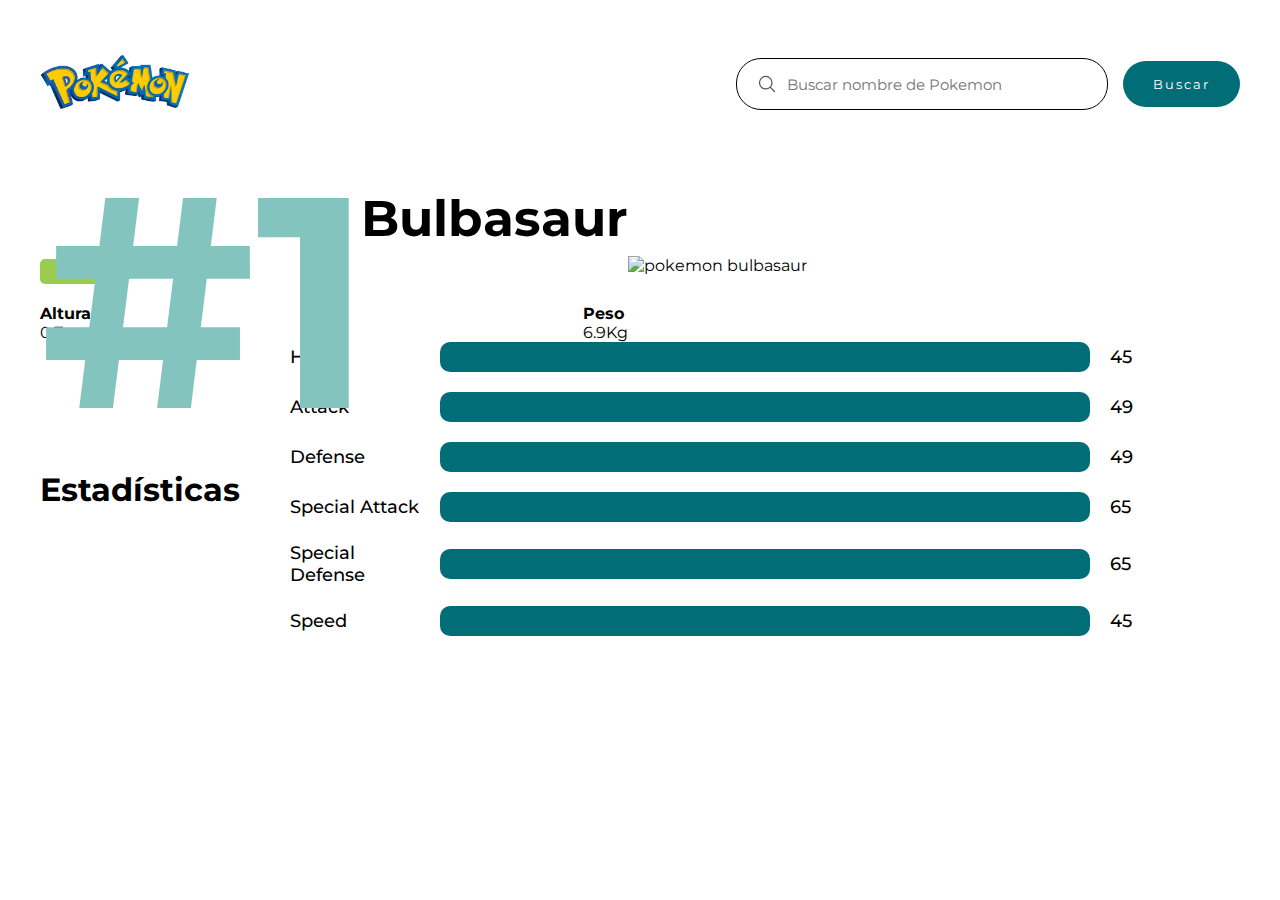
==== pokemon.html @ c8db69ea "mañana2" ====
<!DOCTYPE html>
<html lang="en">
<head>
    <meta charset="UTF-8">
    <meta name="viewport" content="width=device-width, initial-scale=1.0">
    <title>Pokemon</title>
    <link rel="stylesheet" href="style.css">
</head>
<body>
    <header class="container">
        <a href="/" class="logo">
            <img src="img/logo.webp" alt="Logo Pokedex" />
        </a>
        <form>
            <div class="form-group">
                <svg
                    xmlns="http://www.w3.org/2000/svg"
                    fill="none"
                    viewBox="0 0 24 24"
                    stroke-width="1.5"
                    stroke="currentColor"
                    class="icon-search"
                >
                    <path
                        stroke-linecap="round"
                        stroke-linejoin="round"
                        d="M21 21l-5.197-5.197m0 0A7.5 7.5 0 105.196 5.196a7.5 7.5 0 0010.607 10.607z"
                    />
                </svg>
                <input
                    type="search"
                    placeholder="Buscar nombre de Pokemon"
                />
            </div>

            <button class="btn-search">Buscar</button>
        </form>
    </header>

    <main class="container main-pokemon">
        <div class="header-main-pokemon">
            <span class="number-pokemon">#1</span>
            <div class="container-img-pokemon">
                <img
						src="https://assets.pokemon.com/assets/cms2/img/pokedex/detail/001.png"
						alt="pokemon bulbasaur"
					/>
            </div>
            <div class="container-info-pokemon">
                <h1>Bulbasaur</h1>
                <div class="card-types">
                    <span class="grass">Planta</span>
                </div>
                <div class="info-pokemon">
                    <div class="group-info">
                        <p>Altura</p>
                        <span>0.7m</span>
                    </div>
                    <div class="group-info">
                        <p>Peso</p>
                        <span>6.9Kg</span>
                    </div>
                </div>
            </div>
        </div>

        <div class="container-stats">
            <h1>Estadísticas</h1>
            <div class="stats">
                <div class="stat-group">
                    <span>Hp</span>
                    <div class="progress-bar"></div>
                    <span class="counter-stat">45</span>
                </div>
                <div class="stat-group">
                    <span>Attack</span>
                    <div class="progress-bar"></div>
                    <span class="counter-stat">49</span>
                </div>
                <div class="stat-group">
                    <span>Defense</span>
                    <div class="progress-bar"></div>
                    <span class="counter-stat">49</span>
                </div>
                <div class="stat-group">
                    <span>Special Attack</span>
                    <div class="progress-bar"></div>
                    <span class="counter-stat">65</span>
                </div>
                <div class="stat-group">
                    <span>Special Defense</span>
                    <div class="progress-bar"></div>
                    <span class="counter-stat">65</span>
                </div>
                <div class="stat-group">
                    <span>Speed</span>
                    <div class="progress-bar"></div>
                    <span class="counter-stat">45</span>
                </div>
            </div>
        </div>
    </main>
</body>
</html>
---- style.css ----
@import url('https://fonts.googleapis.com/css2?family=Montserrat:ital,wght@0,100..900;1,100..900&display=swap');

:root{
    --color-fire: #ff7402;
	--color-grass: #9bcc50;
	--color-steel: #9eb7b8;
	--color-water: #4592c4;
	--color-psychic: #f366b9;
	--color-ground: #ab9842;
	--color-ice: #51c4e7;
	--color-flying: #3dc7ef;
	--color-ghost: #4d5b64;
	--color-normal: #a4acaf;
	--color-poison: #7e0058;
	--color-rock: #a38c21;
	--color-fighting: #d56723;
	--color-dark: #707070;
	--color-bug: #729f3f;
	--color-dragon: linear-gradient(180deg, #53a4cf 50%, #f16e57 50%);
	--color-electric: #bba909;
	--color-fairy: #fdb9e9;
	--color-shadow: #7b62a3;
	--color-unknow: #757575;

	--color-primary: #006d77;
	--color-primary-hover: #83c5be;
}

*{
    margin: 0;
    padding: 0;
    box-sizing: border-box;
}
body{
    font-family: 'Montserrat';
}

.container{
    max-width: 1200px;
    margin: 0 auto;
}

header{
    display: flex;
    align-items: center;
    justify-content: space-between;

    padding: 40px 0;
}
.logo img{
    width: 150px;
}

header form{
    display: flex;
    align-items: center;
    gap: 15px;
}

.form-group{
    display: flex;
    align-items: center;
    gap: 10px;
    border: 1px solid;
    padding: 15px 20px;
    border-radius: 25px;
}

.form-group input{
    font-family: inherit;
    width: 300px;
    border: none;
    outline: none;
    font-size: 15px;
}

.icon-search{
    width: 20px;
    height: 20px;
    stroke: #555;
}

.btn-search{
    border: none;
    outline: none;
    border-radius: 25px;
    font-family: inherit;
    padding: 15px 30px;
    background-color: var(--color-primary);
    color: white;
    cursor: pointer;
    letter-spacing: 2px;
}
.btn-search:hover{
    background-color: var(--color-primary-hover);
    color: black;
}

.container-filter{
    display: flex;
    align-items:center ;
    gap: 15px;
    margin-bottom: 20px;
    cursor: pointer;
}
.container-filter .icon{
    width: 30px;
    height: 30px;
    stroke: #555;
}

.card-list-pokemon{
    display: grid;
    grid-template-columns: repeat(4, 1fr);
    gap: 20px;
}
.card-pokemon{
    cursor: pointer;
    text-decoration: none;
}
.card-img{
    background-color: #f2f2f2;
    display: flex;
    align-items: center;
    justify-content:center ;
    border-radius: 5px;

}
.card-img img{
    width: 100%;
    height: 100%;
}
.card-info{
    padding: 15px;
}
.card-info h3{
    color: #333;
}
.pokemon-id{
    display: block;
    color: #888;
    margin-bottom: 15px;
}
.card-types{
    display:flex ;
    gap: 10px;
    margin-top: 10px;
}
.card-types span{
    font-size: 12px;
    padding: 5px 20px;
    border-radius: 5px;
    color: #fff;
}

.water {
	background-color: var(--color-water);
}

.grass {
	background-color: var(--color-grass);
}

.poison {
	background-color: var(--color-poison);
}

.fire {
	background-color: var(--color-fire);
}

.bug {
	background-color: var(--color-bug);
}

.dragon {
	background: var(--color-dragon);
}

.flying {
	background-color: var(--color-flying);
}

.ground {
	background-color: var(--color-ground);
}

.steel {
	background-color: var(--color-steel);
}

.psychic {
	background-color: var(--color-psychic);
}

.ice {
	background-color: var(--color-ice);
}

.ghost {
	background-color: var(--color-ghost);
}

.normal {
	background-color: var(--color-normal);
}

.rock {
	background-color: var(--color-rock);
}

.electric {
	background-color: var(--color-electric);
}

.fighting {
	background-color: var(--color-fighting);
}

.fairy {
	background-color: var(--color-fairy);
}

.dark {
	background-color: var(--color-dark);
}

.container-filters{
    display: flex;
    justify-content: center;

    position: fixed;
    top: 0;
    left: -300px;
    width: 250px;

    color: #555;
    background-color: #f2f2f2;
    height: 100%;
    padding-top: 140px;
    transition: all .3s linear;

}

.container-filters.active{
    left: 0;
}

.filter-by-type{
    display: flex;
    flex-direction: column;

    gap: 20px;
}

.filter-by-type span{
    font-weight: 700;
    font-size: 22px;
}

.group-type{
    display: flex;
    gap: 10px;

    margin-left: 15px ;
}

.group-type label{
    cursor: pointer;
}

.main-pokemon{
    display: flex;
    flex-direction: column;
    margin-bottom: 50px;
}

.header-main-pokemon{
    margin-top: 20px;

    display: flex;
    align-items: center;

    position: relative;
}

.number-pokemon{
    position: absolute;
    top: -70px;
    left: 0;

    font-size: 300px;
    font-weight: 700;
    color: var(--color-primary-hover);
}

.container-img-pokemon{
    order: 2;
    flex: 1;
    padding: 25px 25px 25px 0;
}

.container-img-pokemon img{
    width: 100%;
}

.container-info-pokemon{
    display: flex;
    flex-direction: column;

    order: 1;
    flex: 1;
}

.container-info-pokemon h1{
    text-align: right;
    font-size: 50px;


}

.info-pokemon{
    display: flex;
    justify-content: space-between;

    margin-top: 20px;
}

.group-info p{
    font-weight: 700;
}

/* Stats */
.container-stats{
    display: flex;
    gap: 50px;
    align-items: center;
}

.stats{
    display: flex;
    flex-direction: column;
    gap: 20px;
    flex: 1;
}

.stat-group{
    display: flex;
    align-items: center;
    gap: 20px;
}

.stat-group span{
    flex: 20%;
    font-weight: 500;
    font-size: 18px;
}

.progress-bar{
    width: 100%;
    height: 30px;
    background-color: var(--color-primary);
    border-radius: 10px;
}
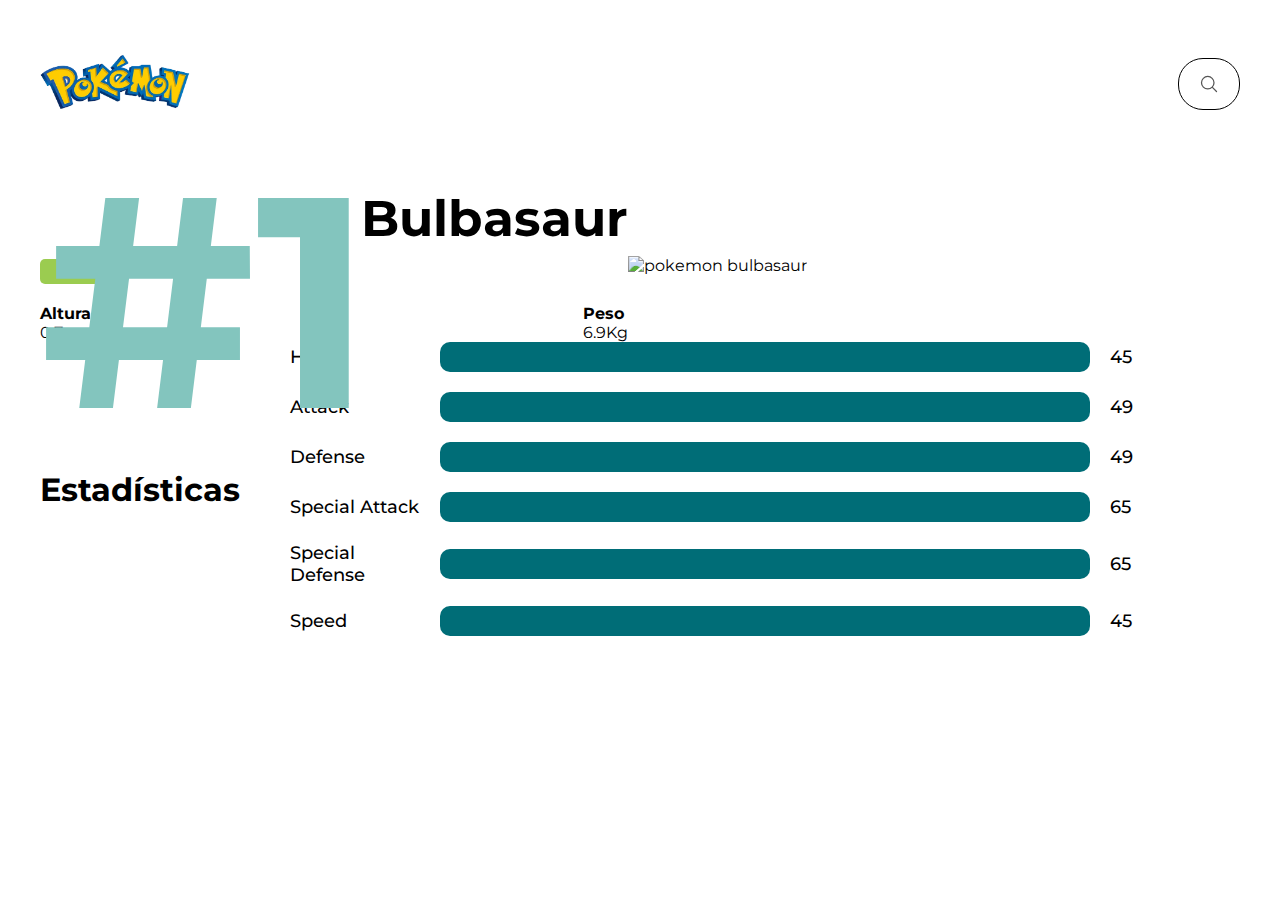
==== commit ab62684e: "filter removed" ====
--- a/pokemon.html
+++ b/pokemon.html
@@ -27,18 +27,11 @@
                         d="M21 21l-5.197-5.197m0 0A7.5 7.5 0 105.196 5.196a7.5 7.5 0 0010.607 10.607z"
                     />
                 </svg>
-                <input
-                    type="search"
-                    placeholder="Buscar nombre de Pokemon"
-                />
-            </div>
-
-            <button class="btn-search">Buscar</button>
         </form>
     </header>
 
     <main class="container main-pokemon">
-        <div class="header-main-pokemon">
+         <div class="header-main-pokemon">
             <span class="number-pokemon">#1</span>
             <div class="container-img-pokemon">
                 <img
@@ -98,7 +91,7 @@
                     <span class="counter-stat">45</span>
                 </div>
             </div>
-        </div>
+        </div> 
     </main>
 </body>
 </html>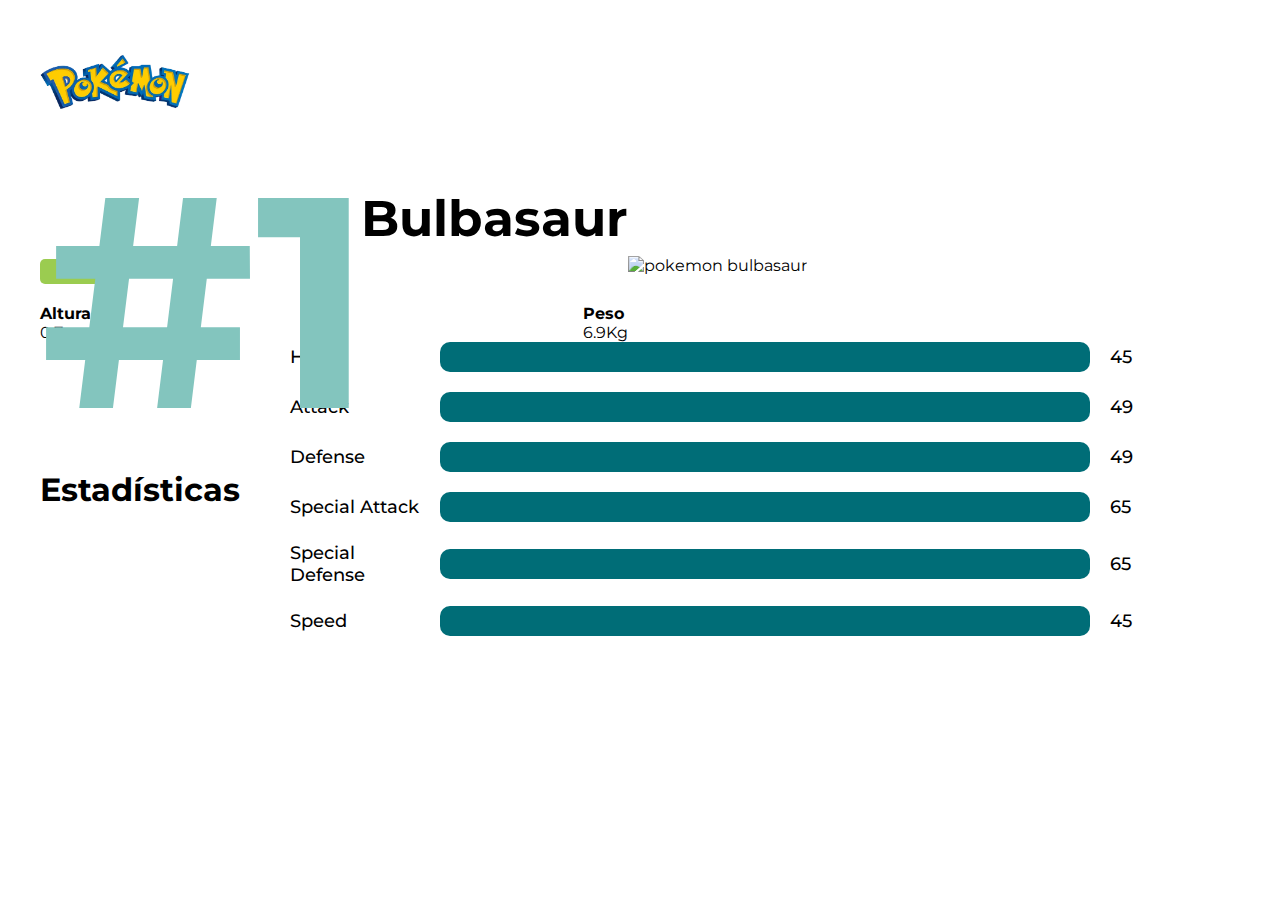
==== commit ab5a1157: "delete: search icon deleted" ====
--- a/pokemon.html
+++ b/pokemon.html
@@ -11,23 +11,6 @@
         <a href="/" class="logo">
             <img src="img/logo.webp" alt="Logo Pokedex" />
         </a>
-        <form>
-            <div class="form-group">
-                <svg
-                    xmlns="http://www.w3.org/2000/svg"
-                    fill="none"
-                    viewBox="0 0 24 24"
-                    stroke-width="1.5"
-                    stroke="currentColor"
-                    class="icon-search"
-                >
-                    <path
-                        stroke-linecap="round"
-                        stroke-linejoin="round"
-                        d="M21 21l-5.197-5.197m0 0A7.5 7.5 0 105.196 5.196a7.5 7.5 0 0010.607 10.607z"
-                    />
-                </svg>
-        </form>
     </header>
 
     <main class="container main-pokemon">
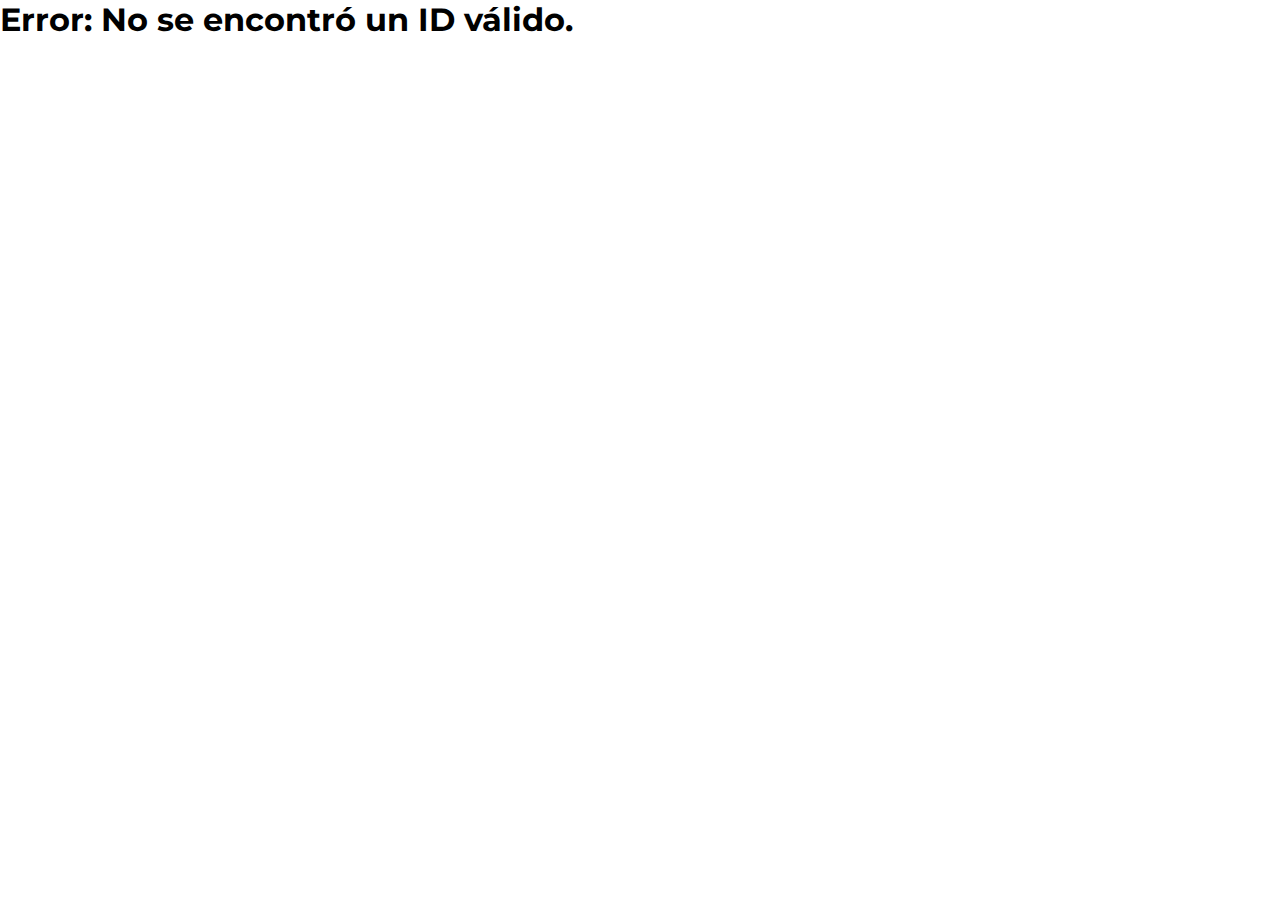
==== commit 8f64f723: "add detail pokemon" ====
--- a/pokemon.html
+++ b/pokemon.html
@@ -1,9 +1,9 @@
 <!DOCTYPE html>
-<html lang="en">
+<html lang="es">
 <head>
     <meta charset="UTF-8">
     <meta name="viewport" content="width=device-width, initial-scale=1.0">
-    <title>Pokemon</title>
+    <title>Detalles del Pokémon</title>
     <link rel="stylesheet" href="style.css">
 </head>
 <body>
@@ -12,69 +12,12 @@
             <img src="img/logo.webp" alt="Logo Pokedex" />
         </a>
     </header>
+    <h1 id="pokemon-name">Cargando...</h1>
+    <img id="pokemon-img" src="" alt="">
+    <p><strong>Tipo:</strong> <span id="pokemon-type"></span></p>
+    <p><strong>Altura:</strong> <span id="pokemon-height"></span> m</p>
+    <p><strong>Peso:</strong> <span id="pokemon-weight"></span> kg</p>
 
-    <main class="container main-pokemon">
-         <div class="header-main-pokemon">
-            <span class="number-pokemon">#1</span>
-            <div class="container-img-pokemon">
-                <img
-						src="https://assets.pokemon.com/assets/cms2/img/pokedex/detail/001.png"
-						alt="pokemon bulbasaur"
-					/>
-            </div>
-            <div class="container-info-pokemon">
-                <h1>Bulbasaur</h1>
-                <div class="card-types">
-                    <span class="grass">Planta</span>
-                </div>
-                <div class="info-pokemon">
-                    <div class="group-info">
-                        <p>Altura</p>
-                        <span>0.7m</span>
-                    </div>
-                    <div class="group-info">
-                        <p>Peso</p>
-                        <span>6.9Kg</span>
-                    </div>
-                </div>
-            </div>
-        </div>
-
-        <div class="container-stats">
-            <h1>Estadísticas</h1>
-            <div class="stats">
-                <div class="stat-group">
-                    <span>Hp</span>
-                    <div class="progress-bar"></div>
-                    <span class="counter-stat">45</span>
-                </div>
-                <div class="stat-group">
-                    <span>Attack</span>
-                    <div class="progress-bar"></div>
-                    <span class="counter-stat">49</span>
-                </div>
-                <div class="stat-group">
-                    <span>Defense</span>
-                    <div class="progress-bar"></div>
-                    <span class="counter-stat">49</span>
-                </div>
-                <div class="stat-group">
-                    <span>Special Attack</span>
-                    <div class="progress-bar"></div>
-                    <span class="counter-stat">65</span>
-                </div>
-                <div class="stat-group">
-                    <span>Special Defense</span>
-                    <div class="progress-bar"></div>
-                    <span class="counter-stat">65</span>
-                </div>
-                <div class="stat-group">
-                    <span>Speed</span>
-                    <div class="progress-bar"></div>
-                    <span class="counter-stat">45</span>
-                </div>
-            </div>
-        </div> 
-    </main>
+    <script src="pokemon.js"></script>
 </body>
-</html>+</html>
